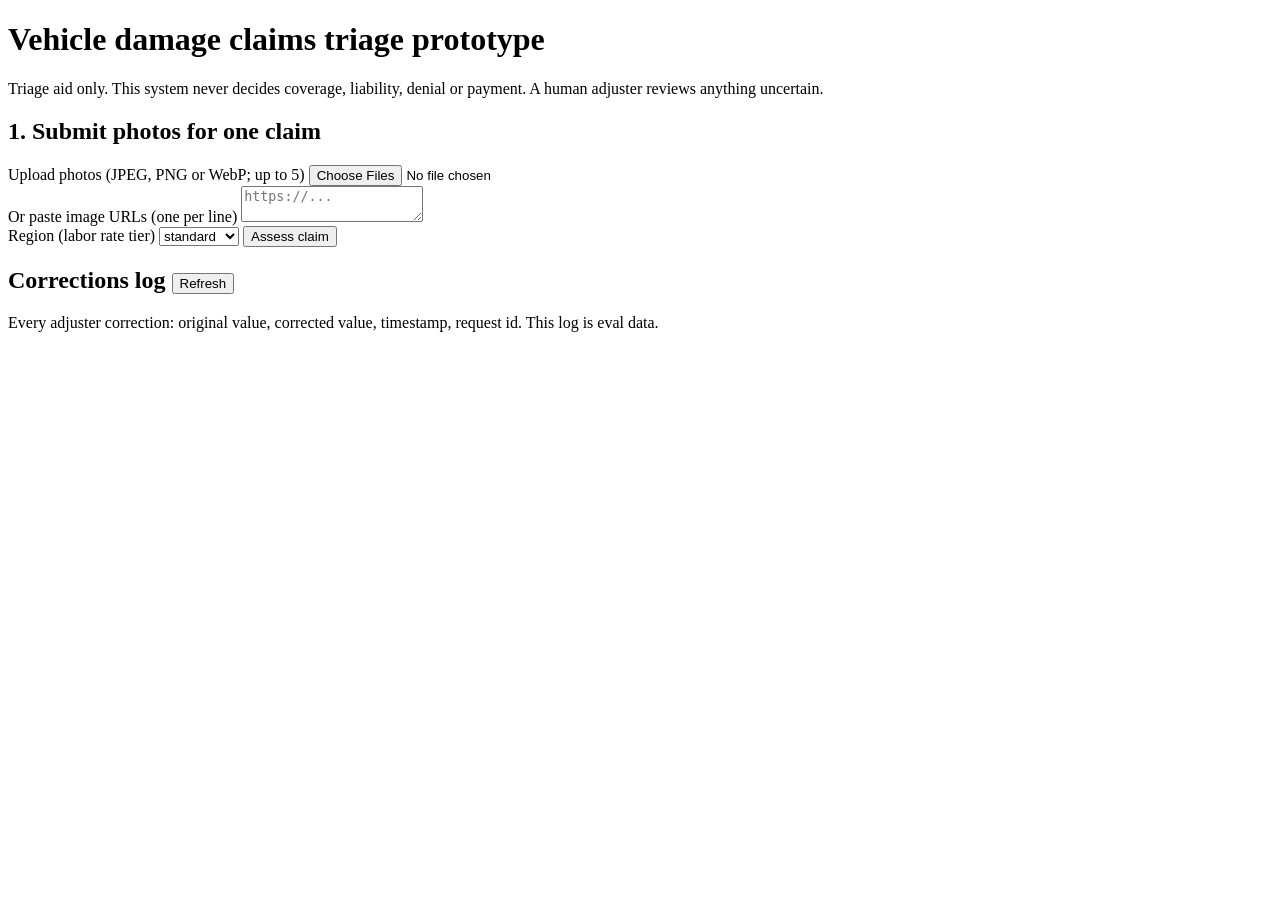
==== app/static/index.html @ a363c08f "Phase 3: one-page UI, adjuster review, corrections log What: - app/static/: one page served at /. Up" ====
<!doctype html>
<html lang="en">
<head>
  <meta charset="utf-8">
  <meta name="viewport" content="width=device-width, initial-scale=1">
  <title>Claims Triage</title>
  <link rel="stylesheet" href="/static/style.css">
</head>
<body>
<header>
  <h1>Vehicle damage claims triage <span class="tag">prototype</span></h1>
  <p class="boundary" id="boundary">Triage aid only. This system never decides coverage, liability, denial or payment. A human adjuster reviews anything uncertain.</p>
</header>

<main>
  <section aria-labelledby="submit-h">
    <h2 id="submit-h">1. Submit photos for one claim</h2>
    <form id="claim-form">
      <div class="row">
        <label for="files">Upload photos (JPEG, PNG or WebP; up to 5)</label>
        <input id="files" name="files" type="file" accept="image/jpeg,image/png,image/webp" multiple>
      </div>
      <div class="row">
        <label for="urls">Or paste image URLs (one per line)</label>
        <textarea id="urls" name="urls" rows="2" placeholder="https://..."></textarea>
      </div>
      <div class="row inline">
        <label for="region">Region (labor rate tier)</label>
        <select id="region" name="region">
          <option value="standard" selected>standard</option>
          <option value="low_cost">low_cost</option>
          <option value="high_cost">high_cost</option>
        </select>
        <button type="submit" id="submit-btn">Assess claim</button>
      </div>
      <p id="form-status" role="status" aria-live="polite"></p>
    </form>
  </section>

  <section id="result" hidden aria-labelledby="result-h">
    <h2 id="result-h">2. Result</h2>
    <div id="summary-bar" class="summary-bar"></div>
    <div id="routing"></div>
    <div id="gate"></div>
    <div id="flags"></div>
    <div id="conflicts"></div>

    <div id="assessment">
      <h3>Vehicle</h3>
      <table id="vehicle-table" class="grid"></table>

      <h3>Damage</h3>
      <table id="damage-table" class="grid"></table>
      <button type="button" id="add-item">+ Add damage item</button>

      <h3><label for="summary-text">Damage summary</label></h3>
      <textarea id="summary-text" rows="2"></textarea>

      <h3><label for="na-text">Not visible / cannot assess (one per line)</label></h3>
      <textarea id="na-text" rows="3"></textarea>
    </div>

    <h3>Estimated repair cost</h3>
    <div id="cost"></div>
    <details id="cost-details">
      <summary>How this estimate was built</summary>
      <div id="cost-built"></div>
    </details>

    <div id="baseline"></div>

    <div class="review-actions">
      <h3>3. Adjuster review</h3>
      <p class="hint">Edit any field above, then accept (corrections are logged and the estimate is re-priced) or reject.</p>
      <label for="review-region">Region for re-pricing</label>
      <select id="review-region"></select>
      <button type="button" id="accept-btn">Accept with my corrections</button>
      <button type="button" id="reject-btn" class="secondary">Reject result</button>
      <p id="review-status" role="status" aria-live="polite"></p>
    </div>

    <details>
      <summary>Audit details</summary>
      <pre id="audit"></pre>
    </details>
  </section>

  <section aria-labelledby="log-h">
    <h2 id="log-h">Corrections log <button type="button" id="refresh-log" class="secondary small">Refresh</button></h2>
    <p class="hint">Every adjuster correction: original value, corrected value, timestamp, request id. This log is eval data.</p>
    <table id="log-table" class="grid"></table>
  </section>
</main>
<script src="/static/app.js"></script>
</body>
</html>
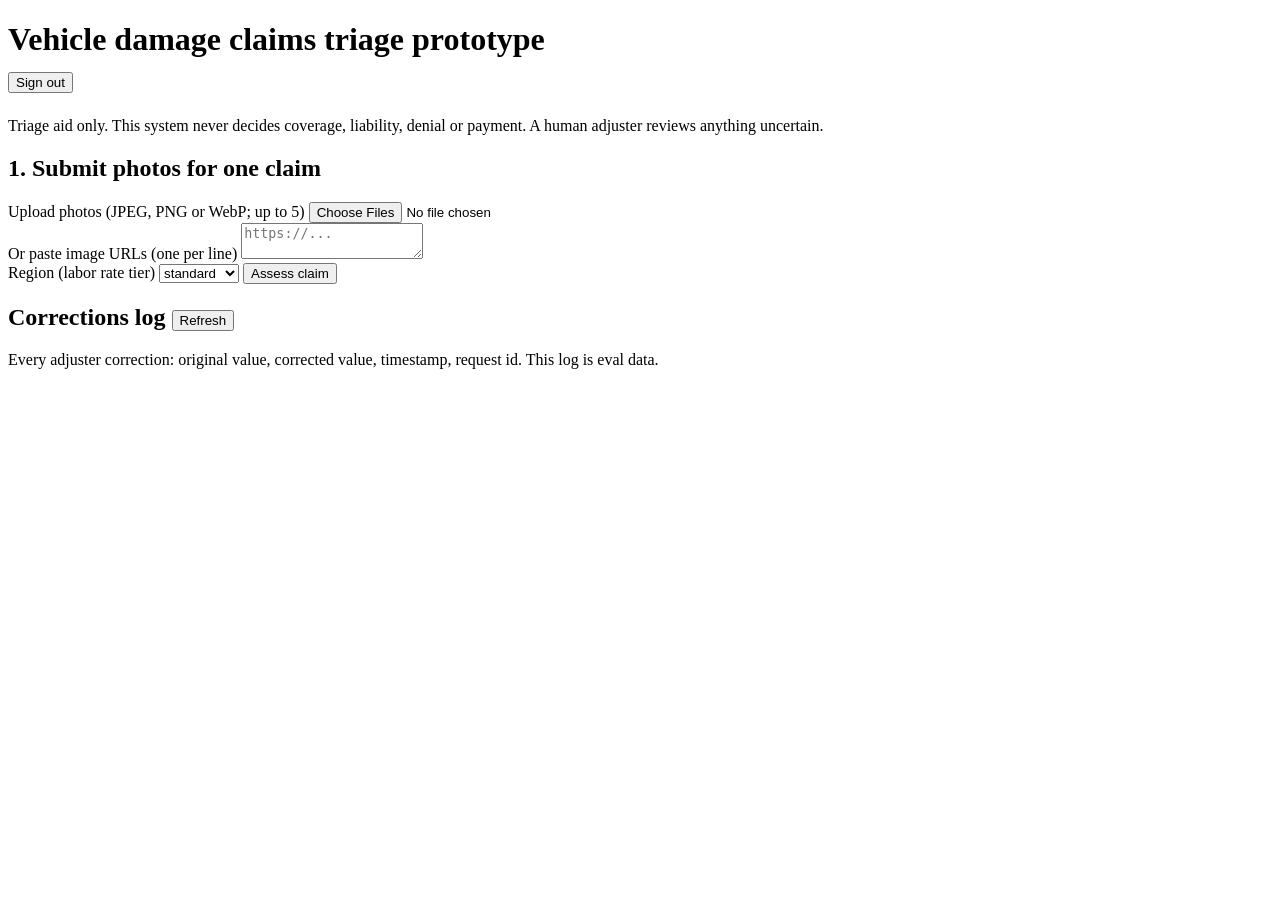
==== commit 4abeb2d2: "Phase 5A: access gate, cost protection, robustness, fail-fast config Access: every route except /hea" ====
--- a/app/static/index.html
+++ b/app/static/index.html
@@ -8,7 +8,8 @@
 </head>
 <body>
 <header>
-  <h1>Vehicle damage claims triage <span class="tag">prototype</span></h1>
+  <h1>Vehicle damage claims triage <span class="tag">prototype</span>
+    <form method="post" action="/logout" class="logout"><button type="submit" class="secondary small">Sign out</button></form></h1>
   <p class="boundary" id="boundary">Triage aid only. This system never decides coverage, liability, denial or payment. A human adjuster reviews anything uncertain.</p>
 </header>
 
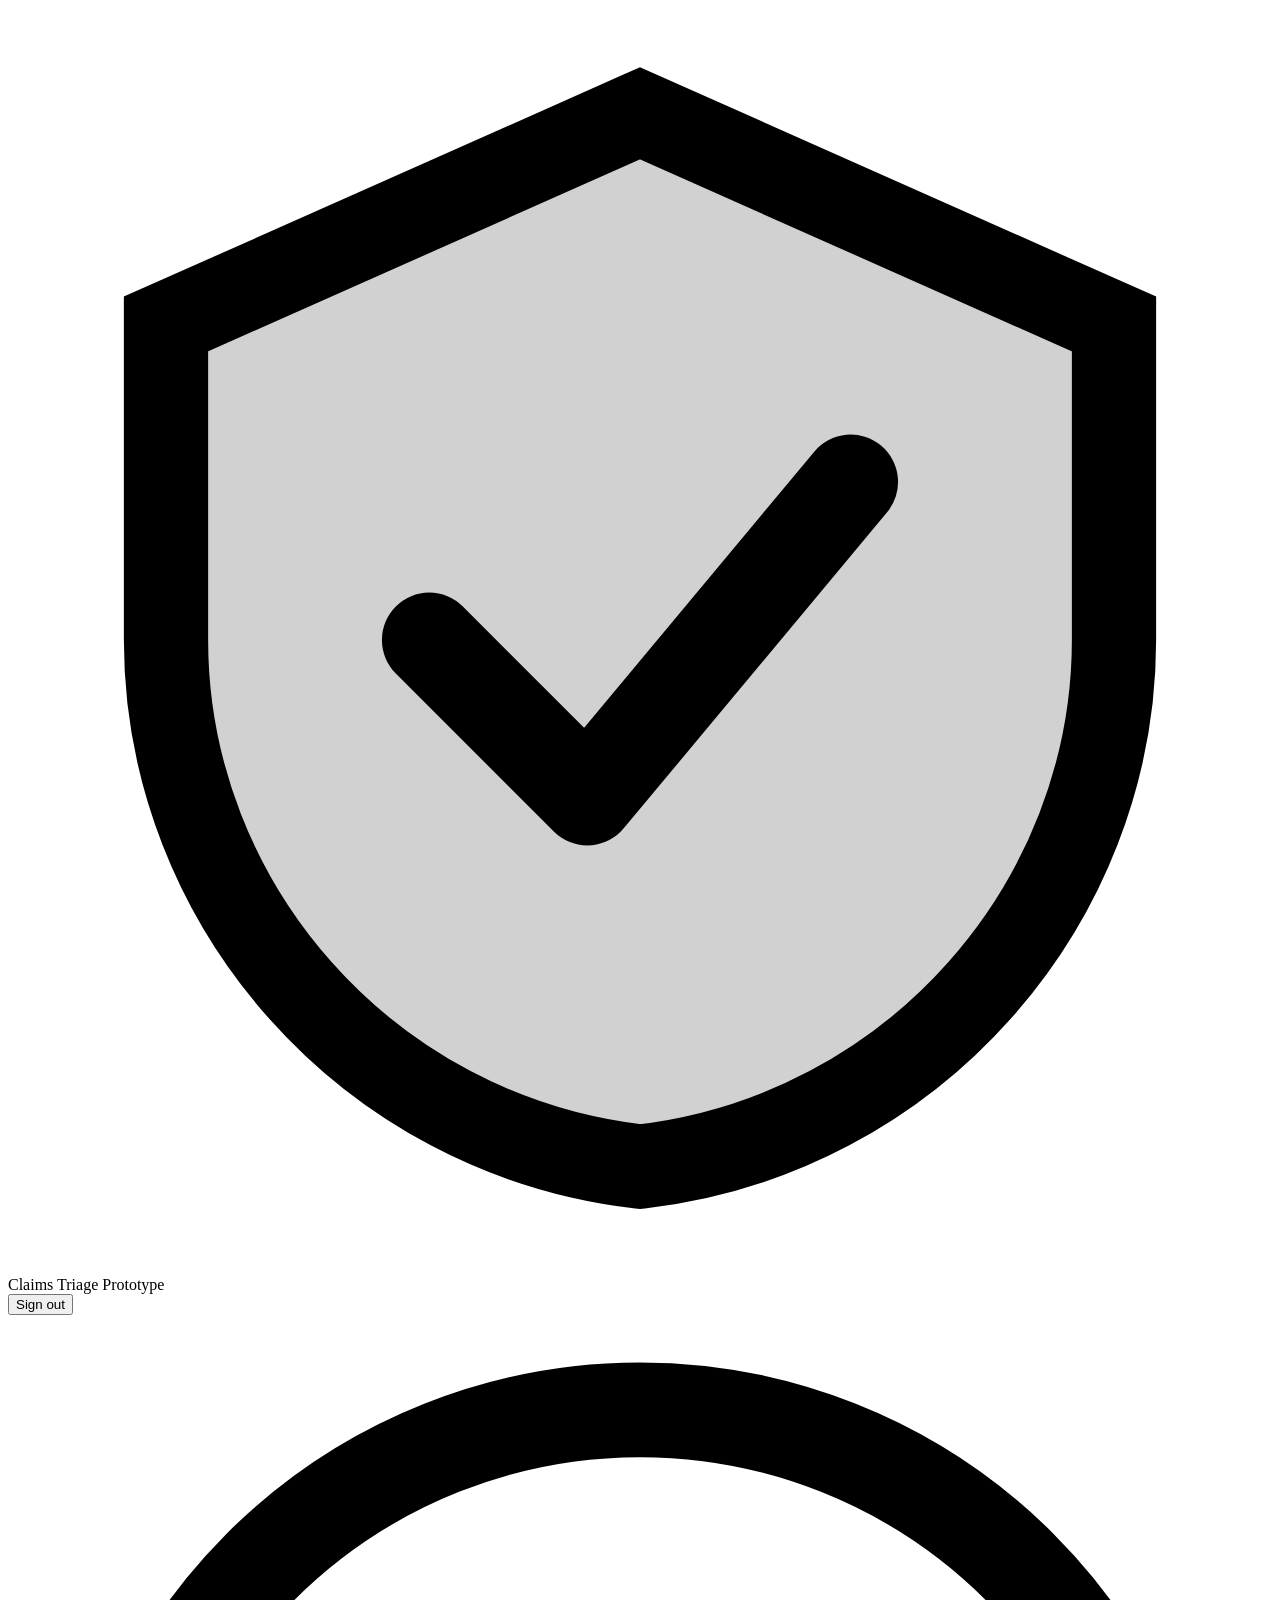
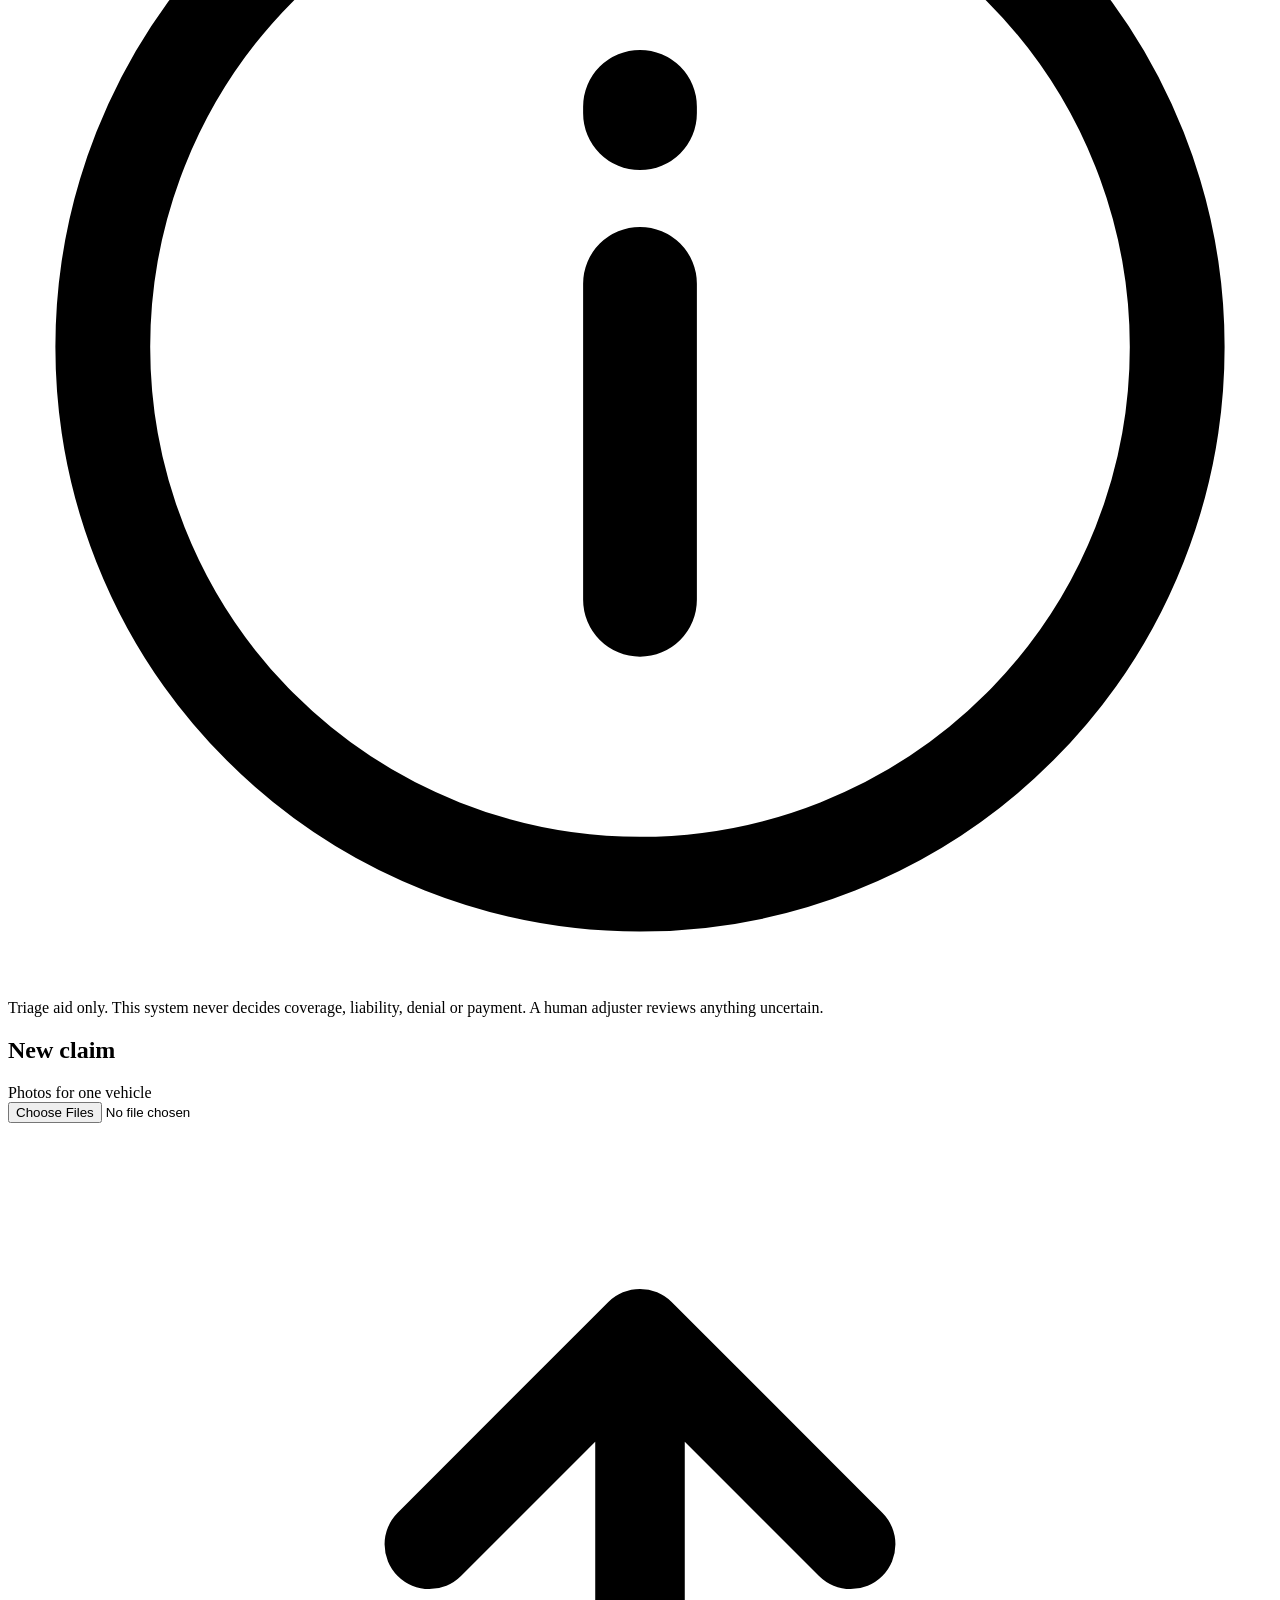
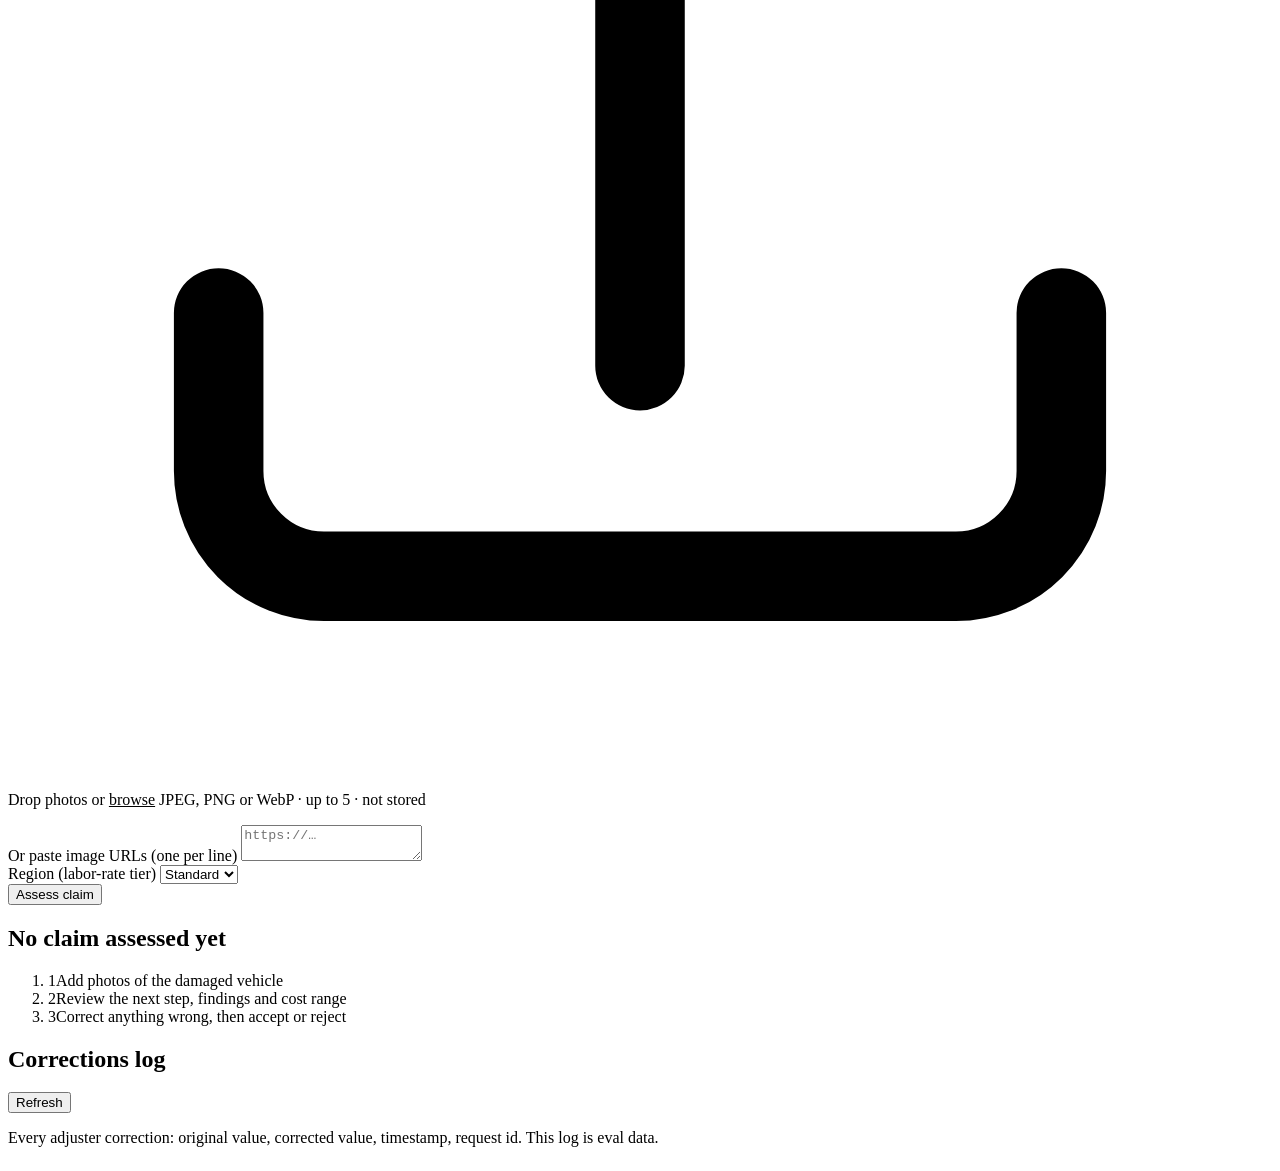
==== commit 14c6bc13: "UI: redesign the one-page app and login as a product-grade layout What: two-column layout (sticky in" ====
--- a/app/static/index.html
+++ b/app/static/index.html
@@ -7,90 +7,158 @@
   <link rel="stylesheet" href="/static/style.css">
 </head>
 <body>
-<header>
-  <h1>Vehicle damage claims triage <span class="tag">prototype</span>
-    <form method="post" action="/logout" class="logout"><button type="submit" class="secondary small">Sign out</button></form></h1>
-  <p class="boundary" id="boundary">Triage aid only. This system never decides coverage, liability, denial or payment. A human adjuster reviews anything uncertain.</p>
+<header class="topbar">
+  <div class="topbar-inner">
+    <div class="brand">
+      <svg class="brand-mark" viewBox="0 0 24 24" aria-hidden="true"><path d="M12 2 3 6v6c0 5 3.8 9.4 9 10 5.2-.6 9-5 9-10V6l-9-4Z" fill="currentColor" opacity=".18"/><path d="M12 2 3 6v6c0 5 3.8 9.4 9 10 5.2-.6 9-5 9-10V6l-9-4Z" fill="none" stroke="currentColor" stroke-width="1.6"/><path d="m8 12 3 3 5-6" fill="none" stroke="currentColor" stroke-width="1.8" stroke-linecap="round" stroke-linejoin="round"/></svg>
+      <span class="brand-name">Claims Triage</span>
+      <span class="env-pill">Prototype</span>
+    </div>
+    <form method="post" action="/logout" class="logout"><button type="submit" class="btn ghost small">Sign out</button></form>
+  </div>
 </header>
 
-<main>
-  <section aria-labelledby="submit-h">
-    <h2 id="submit-h">1. Submit photos for one claim</h2>
-    <form id="claim-form">
-      <div class="row">
-        <label for="files">Upload photos (JPEG, PNG or WebP; up to 5)</label>
-        <input id="files" name="files" type="file" accept="image/jpeg,image/png,image/webp" multiple>
+<div class="boundary-strip">
+  <div class="boundary-inner">
+    <svg viewBox="0 0 20 20" aria-hidden="true"><circle cx="10" cy="10" r="8.5" fill="none" stroke="currentColor" stroke-width="1.5"/><path d="M10 9v5M10 6.2v.1" stroke="currentColor" stroke-width="1.8" stroke-linecap="round"/></svg>
+    <p class="boundary" id="boundary">Triage aid only. This system never decides coverage, liability, denial or payment. A human adjuster reviews anything uncertain.</p>
+  </div>
+</div>
+
+<main class="layout">
+  <aside class="intake">
+    <section class="card" aria-labelledby="submit-h">
+      <div class="card-head">
+        <h2 id="submit-h">New claim</h2>
+        <span class="muted small">Photos for one vehicle</span>
       </div>
-      <div class="row">
-        <label for="urls">Or paste image URLs (one per line)</label>
-        <textarea id="urls" name="urls" rows="2" placeholder="https://..."></textarea>
+      <form id="claim-form" class="card-body">
+        <label class="dropzone" id="dropzone" for="files">
+          <input id="files" name="files" type="file" accept="image/jpeg,image/png,image/webp" multiple>
+          <svg viewBox="0 0 24 24" aria-hidden="true"><path d="M12 16V4m0 0-4 4m4-4 4 4" fill="none" stroke="currentColor" stroke-width="1.7" stroke-linecap="round" stroke-linejoin="round"/><path d="M4 15v3a2 2 0 0 0 2 2h12a2 2 0 0 0 2-2v-3" fill="none" stroke="currentColor" stroke-width="1.7" stroke-linecap="round"/></svg>
+          <span class="dz-title">Drop photos or <u>browse</u></span>
+          <span class="dz-sub">JPEG, PNG or WebP · up to 5 · not stored</span>
+        </label>
+        <ul id="thumbs" class="thumbs" aria-label="Selected photos"></ul>
+
+        <div class="field">
+          <label for="urls">Or paste image URLs <span class="muted">(one per line)</span></label>
+          <textarea id="urls" name="urls" rows="2" placeholder="https://…"></textarea>
+        </div>
+
+        <div class="field">
+          <label for="region">Region <span class="muted">(labor-rate tier)</span></label>
+          <select id="region" name="region">
+            <option value="standard" selected>Standard</option>
+            <option value="low_cost">Low cost</option>
+            <option value="high_cost">High cost</option>
+          </select>
+        </div>
+
+        <button type="submit" id="submit-btn" class="btn primary block"><span class="spinner" aria-hidden="true"></span><span class="btn-label">Assess claim</span></button>
+        <p id="form-status" class="form-status" role="status" aria-live="polite"></p>
+      </form>
+    </section>
+  </aside>
+
+  <div class="workspace">
+    <section id="empty-state" class="card empty">
+      <div class="empty-inner">
+        <h2>No claim assessed yet</h2>
+        <ol class="steps">
+          <li><span>1</span>Add photos of the damaged vehicle</li>
+          <li><span>2</span>Review the next step, findings and cost range</li>
+          <li><span>3</span>Correct anything wrong, then accept or reject</li>
+        </ol>
       </div>
-      <div class="row inline">
-        <label for="region">Region (labor rate tier)</label>
-        <select id="region" name="region">
-          <option value="standard" selected>standard</option>
-          <option value="low_cost">low_cost</option>
-          <option value="high_cost">high_cost</option>
-        </select>
-        <button type="submit" id="submit-btn">Assess claim</button>
+    </section>
+
+    <section id="loading" class="card skeleton" hidden aria-hidden="true">
+      <div class="sk sk-title"></div><div class="sk sk-line"></div><div class="sk sk-line short"></div>
+      <div class="sk-grid"><div class="sk sk-block"></div><div class="sk sk-block"></div></div>
+    </section>
+
+    <section id="result" hidden aria-labelledby="result-h">
+      <div class="result-head">
+        <h2 id="result-h">Assessment</h2>
+        <div id="summary-bar" class="metrics"></div>
       </div>
-      <p id="form-status" role="status" aria-live="polite"></p>
-    </form>
-  </section>
 
-  <section id="result" hidden aria-labelledby="result-h">
-    <h2 id="result-h">2. Result</h2>
-    <div id="summary-bar" class="summary-bar"></div>
-    <div id="routing"></div>
-    <div id="gate"></div>
-    <div id="flags"></div>
-    <div id="conflicts"></div>
+      <div id="routing" class="card decision"></div>
+      <div id="gate"></div>
+      <div id="flags"></div>
+      <div id="conflicts"></div>
 
-    <div id="assessment">
-      <h3>Vehicle</h3>
-      <table id="vehicle-table" class="grid"></table>
+      <div class="grid-2">
+        <section class="card" id="vehicle-card">
+          <div class="card-head"><h3>Vehicle</h3><span class="muted small">Editable · "unknown" is a valid answer</span></div>
+          <div class="card-body"><table id="vehicle-table" class="kv"></table></div>
+        </section>
 
-      <h3>Damage</h3>
-      <table id="damage-table" class="grid"></table>
-      <button type="button" id="add-item">+ Add damage item</button>
+        <section class="card">
+          <div class="card-head"><h3>Estimated repair cost</h3><span class="assumption-pill" title="Stand-in pricing table, not real estimating data">Assumption-based</span></div>
+          <div class="card-body">
+            <div id="cost"></div>
+            <details id="cost-details" class="disclosure">
+              <summary>How this estimate was built</summary>
+              <div id="cost-built"></div>
+            </details>
+          </div>
+        </section>
+      </div>
 
-      <h3><label for="summary-text">Damage summary</label></h3>
-      <textarea id="summary-text" rows="2"></textarea>
+      <div id="assessment">
+        <section class="card">
+          <div class="card-head">
+            <div><h3>Damage findings</h3><span class="muted small">Side is the vehicle's own left/right (driver's view), not the camera's</span></div>
+            <button type="button" id="add-item" class="btn ghost small">+ Add item</button>
+          </div>
+          <div class="table-wrap"><table id="damage-table" class="data"></table></div>
+        </section>
 
-      <h3><label for="na-text">Not visible / cannot assess (one per line)</label></h3>
-      <textarea id="na-text" rows="3"></textarea>
-    </div>
+        <div class="grid-2">
+          <section class="card">
+            <div class="card-head"><h3><label for="summary-text">Damage summary</label></h3></div>
+            <div class="card-body"><textarea id="summary-text" rows="3"></textarea></div>
+          </section>
+          <section class="card">
+            <div class="card-head"><h3><label for="na-text">Not visible / cannot assess</label></h3><span class="muted small">One per line</span></div>
+            <div class="card-body"><textarea id="na-text" rows="3"></textarea></div>
+          </section>
+        </div>
+      </div>
 
-    <h3>Estimated repair cost</h3>
-    <div id="cost"></div>
-    <details id="cost-details">
-      <summary>How this estimate was built</summary>
-      <div id="cost-built"></div>
-    </details>
+      <div id="baseline"></div>
 
-    <div id="baseline"></div>
+      <section class="card review-actions" aria-labelledby="review-h">
+        <div class="review-text">
+          <h3 id="review-h">Adjuster review</h3>
+          <p class="hint">Edit any field above, then accept (corrections are logged and the estimate is re-priced) or reject.</p>
+        </div>
+        <div class="review-controls">
+          <label for="review-region" class="small muted">Re-price region</label>
+          <select id="review-region"></select>
+          <button type="button" id="reject-btn" class="btn secondary">Reject result</button>
+          <button type="button" id="accept-btn" class="btn primary">Accept with my corrections</button>
+        </div>
+        <p id="review-status" class="review-status" role="status" aria-live="polite"></p>
+      </section>
 
-    <div class="review-actions">
-      <h3>3. Adjuster review</h3>
-      <p class="hint">Edit any field above, then accept (corrections are logged and the estimate is re-priced) or reject.</p>
-      <label for="review-region">Region for re-pricing</label>
-      <select id="review-region"></select>
-      <button type="button" id="accept-btn">Accept with my corrections</button>
-      <button type="button" id="reject-btn" class="secondary">Reject result</button>
-      <p id="review-status" role="status" aria-live="polite"></p>
-    </div>
+      <details class="card disclosure audit">
+        <summary>Audit details</summary>
+        <div class="card-body"><dl id="audit-kv" class="audit-kv"></dl><pre id="audit"></pre></div>
+      </details>
+    </section>
 
-    <details>
-      <summary>Audit details</summary>
-      <pre id="audit"></pre>
-    </details>
-  </section>
-
-  <section aria-labelledby="log-h">
-    <h2 id="log-h">Corrections log <button type="button" id="refresh-log" class="secondary small">Refresh</button></h2>
-    <p class="hint">Every adjuster correction: original value, corrected value, timestamp, request id. This log is eval data.</p>
-    <table id="log-table" class="grid"></table>
-  </section>
+    <section class="card" aria-labelledby="log-h">
+      <div class="card-head">
+        <h2 id="log-h">Corrections log</h2>
+        <button type="button" id="refresh-log" class="btn ghost small">Refresh</button>
+      </div>
+      <p class="hint pad">Every adjuster correction: original value, corrected value, timestamp, request id. This log is eval data.</p>
+      <div class="table-wrap"><table id="log-table" class="data"></table></div>
+    </section>
+  </div>
 </main>
 <script src="/static/app.js"></script>
 </body>
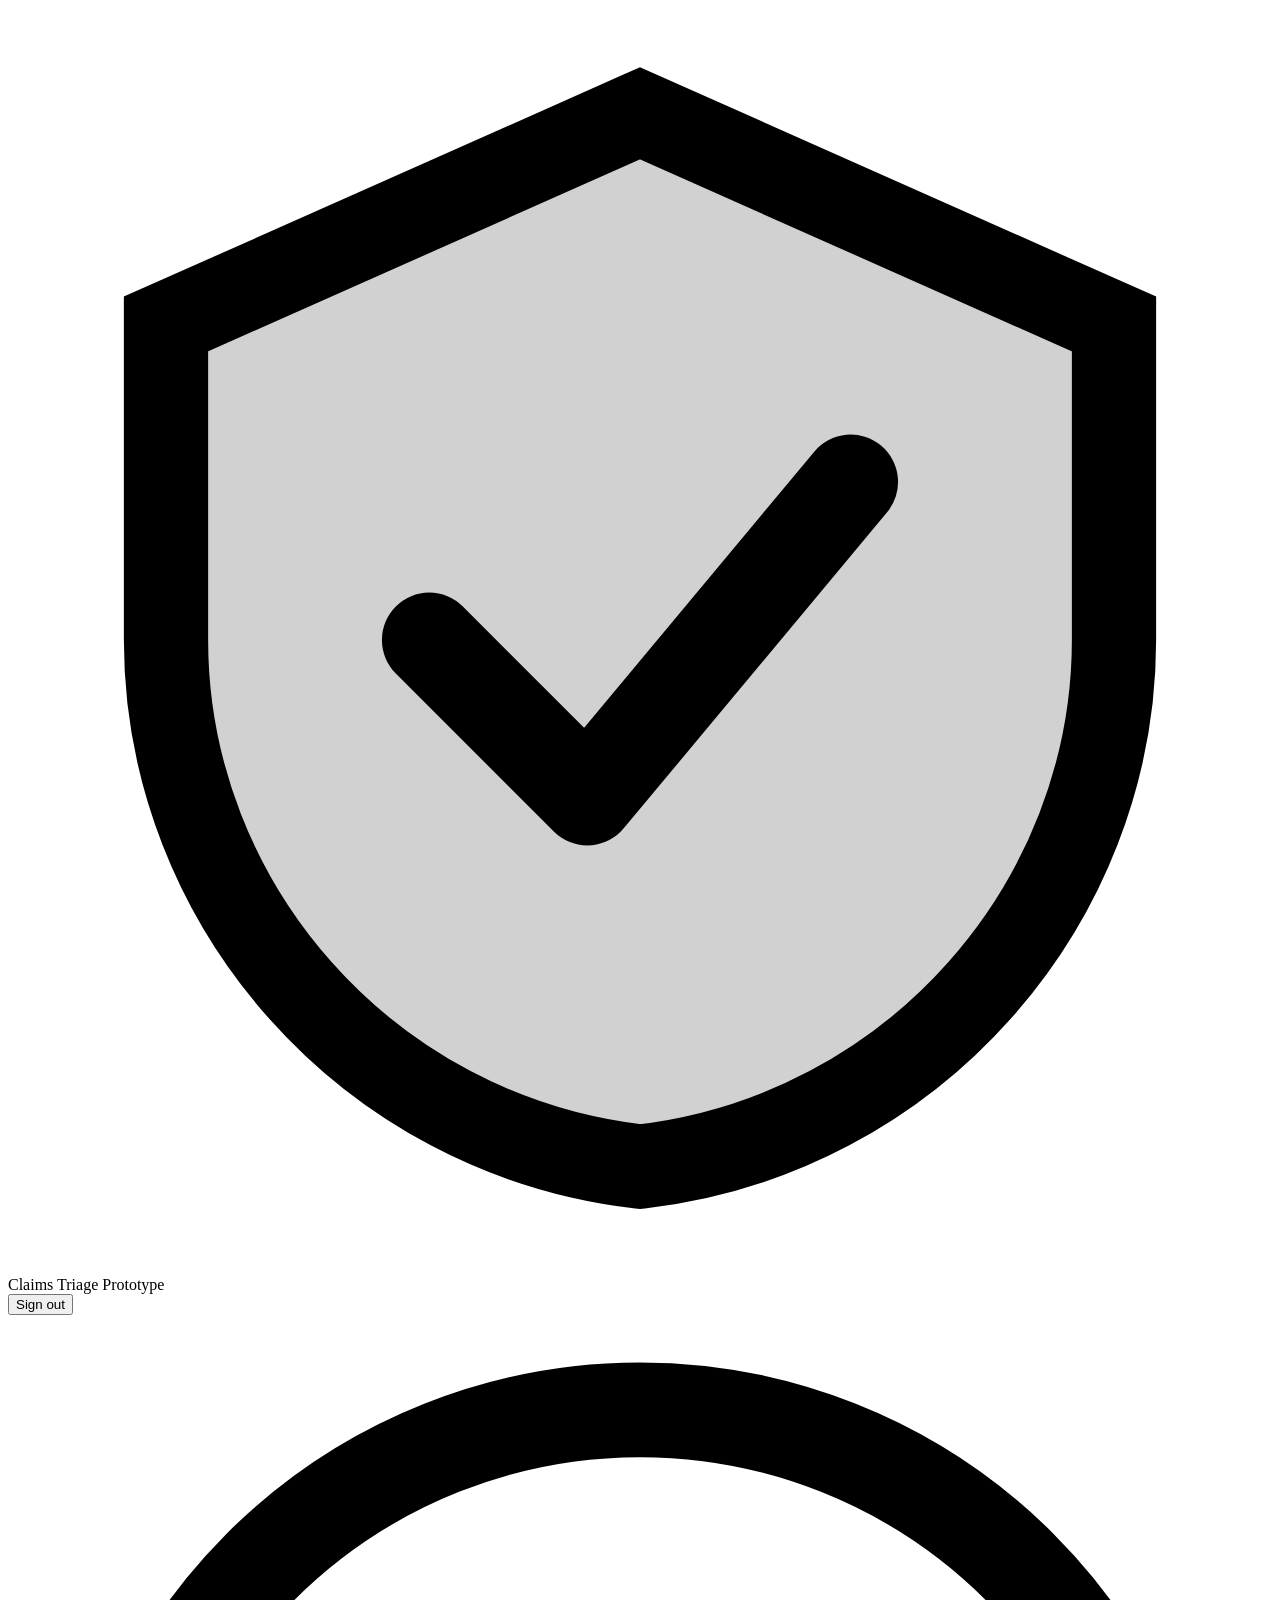
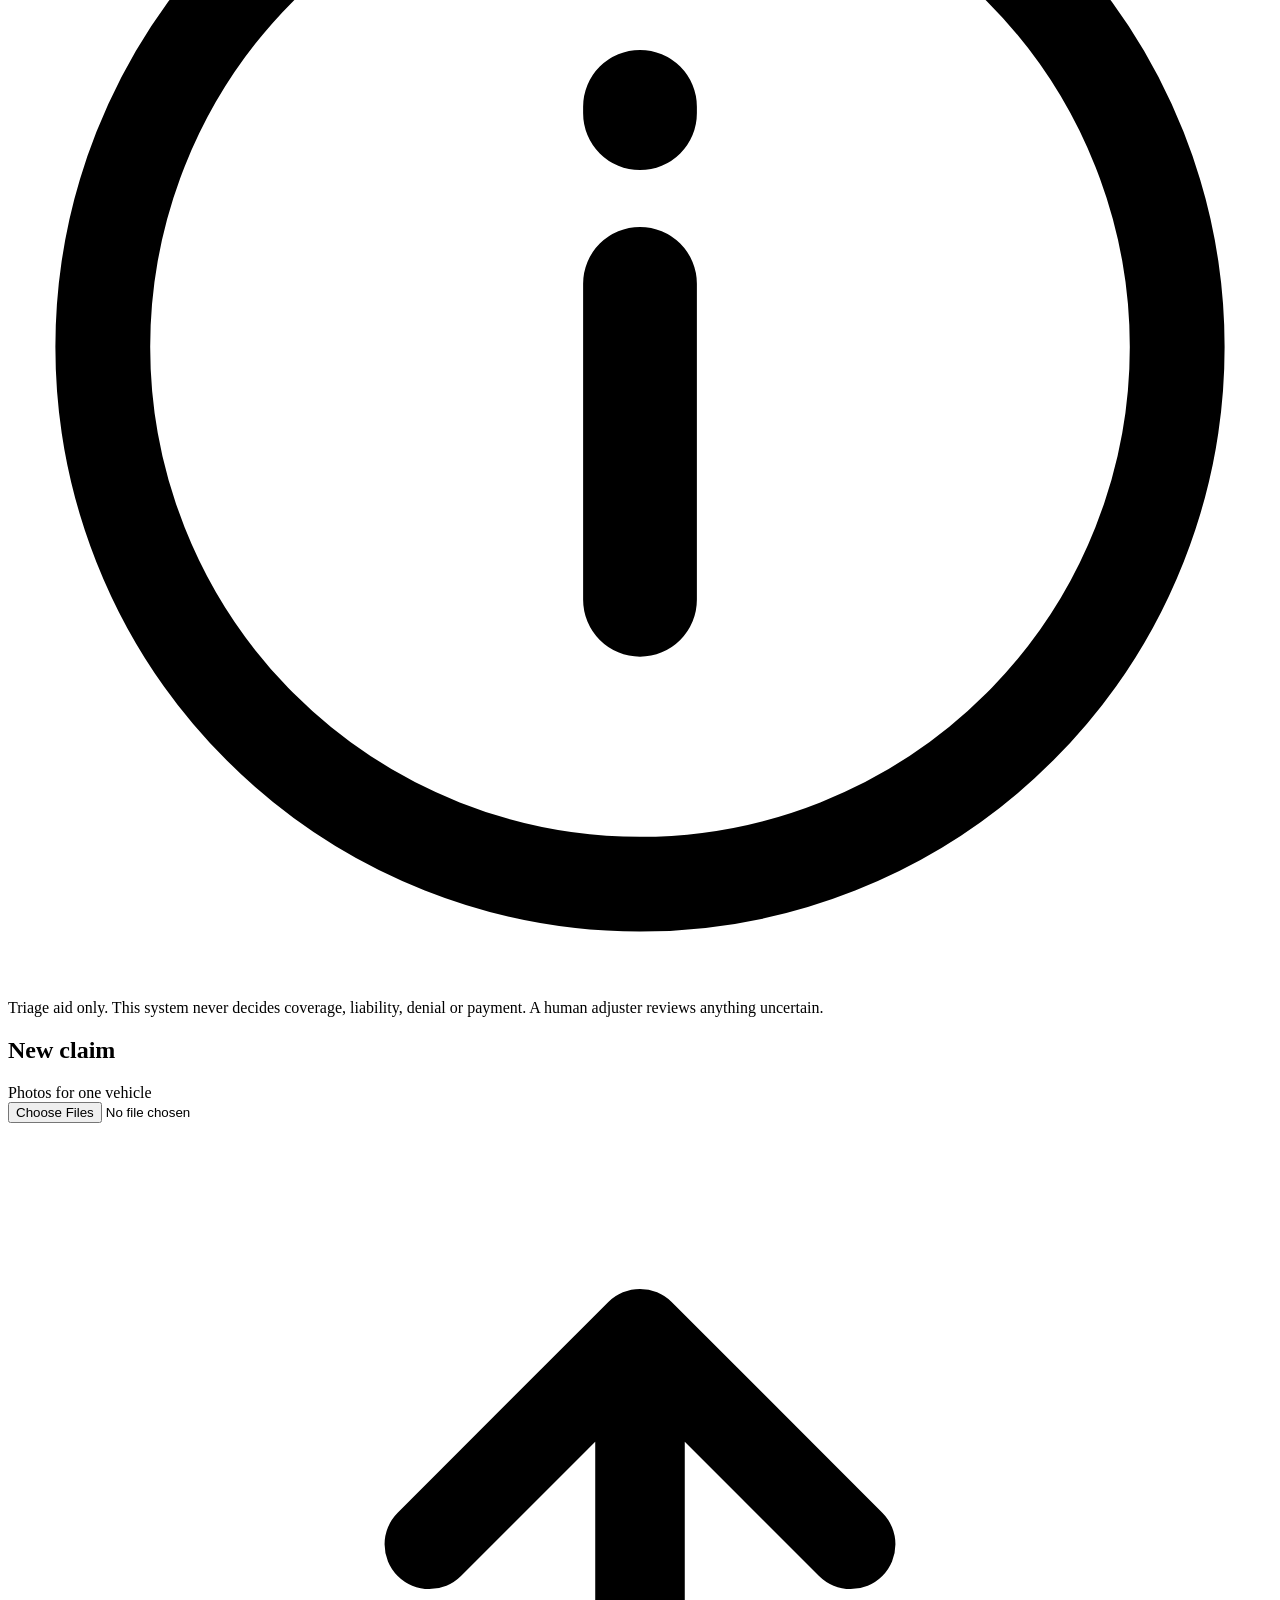
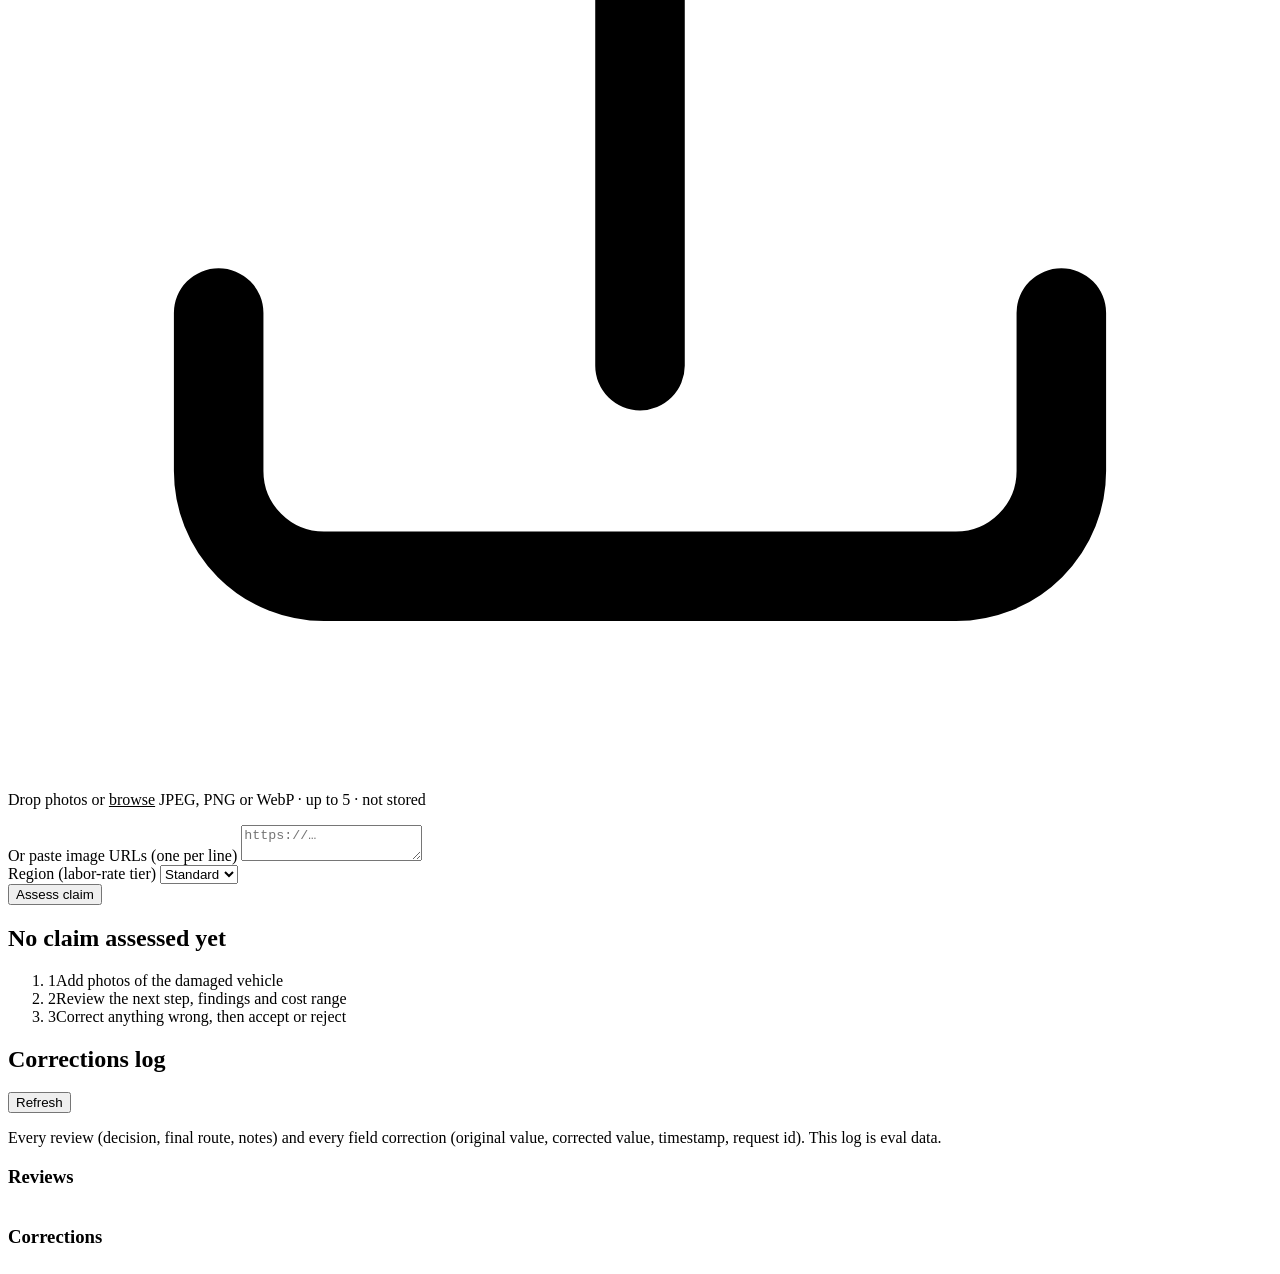
==== commit f3b9d7b6: "UI: adjuster review screen (photos beside findings, honest accept, notes, override, next claim) What" ====
--- a/app/static/index.html
+++ b/app/static/index.html
@@ -81,10 +81,16 @@
     <section id="result" hidden aria-labelledby="result-h">
       <div class="result-head">
         <h2 id="result-h">Assessment</h2>
-        <div id="summary-bar" class="metrics"></div>
-      </div>
-
-      <div id="routing" class="card decision"></div>
+        <div class="result-head-right">
+          <div id="summary-bar" class="metrics"></div>
+          <button type="button" id="next-claim-link" class="btn ghost small">Start next claim</button>
+        </div>
+      </div>
+
+      <div id="decision-row" class="decision-row">
+        <div id="routing" class="card decision"></div>
+        <div id="override-panel" class="card override" hidden></div>
+      </div>
       <div id="gate"></div>
       <div id="flags"></div>
       <div id="conflicts"></div>
@@ -108,13 +114,23 @@
       </div>
 
       <div id="assessment">
-        <section class="card">
-          <div class="card-head">
-            <div><h3>Damage findings</h3><span class="muted small">Side is the vehicle's own left/right (driver's view), not the camera's</span></div>
-            <button type="button" id="add-item" class="btn ghost small">+ Add item</button>
-          </div>
-          <div class="table-wrap"><table id="damage-table" class="data"></table></div>
-        </section>
+        <div class="findings-row">
+          <section class="card photos-card" id="photos-card" aria-labelledby="photos-h">
+            <div class="card-head"><h3 id="photos-h">Submitted photos</h3><span class="muted small">In this browser only · not stored</span></div>
+            <div class="card-body">
+              <div id="photo-main" class="photo-main"></div>
+              <ul id="photo-strip" class="photo-strip" aria-label="Choose a photo"></ul>
+            </div>
+          </section>
+
+          <section class="card findings-card">
+            <div class="card-head">
+              <div><h3>Damage findings</h3><span class="muted small">Side is the vehicle's own left/right (driver's view), not the camera's</span></div>
+              <button type="button" id="add-item" class="btn ghost small">+ Add item</button>
+            </div>
+            <div class="table-wrap"><table id="damage-table" class="data"></table></div>
+          </section>
+        </div>
 
         <div class="grid-2">
           <section class="card">
@@ -130,17 +146,48 @@
 
       <div id="baseline"></div>
 
-      <section class="card review-actions" aria-labelledby="review-h">
+      <section class="card review-actions" id="review-card" aria-labelledby="review-h">
         <div class="review-text">
           <h3 id="review-h">Adjuster review</h3>
-          <p class="hint">Edit any field above, then accept (corrections are logged and the estimate is re-priced) or reject.</p>
-        </div>
-        <div class="review-controls">
-          <label for="review-region" class="small muted">Re-price region</label>
-          <select id="review-region"></select>
-          <button type="button" id="reject-btn" class="btn secondary">Reject result</button>
-          <button type="button" id="accept-btn" class="btn primary">Accept with my corrections</button>
-        </div>
+          <p class="hint" id="review-hint">Check the findings against the photos. Edit anything that is wrong, then accept or reject.</p>
+        </div>
+
+        <div id="review-form" class="review-form">
+          <div class="review-fields">
+            <div class="field">
+              <label for="review-region">Re-price region</label>
+              <select id="review-region"></select>
+            </div>
+            <div class="field">
+              <label for="final-route">Final route <span class="muted">(applies to Accept only)</span></label>
+              <select id="final-route"></select>
+            </div>
+          </div>
+          <p id="override-hint" class="inline-note warn" hidden>Overriding the system recommendation. A reason is required.</p>
+          <p id="fasttrack-warn" class="inline-note bad" role="alert" hidden>The system found damage or flags that normally need a person.</p>
+
+          <div class="field">
+            <label for="review-notes" id="notes-label">Adjuster notes (optional)</label>
+            <textarea id="review-notes" rows="3" maxlength="1000" aria-describedby="notes-count notes-error"
+              placeholder="Why you accepted or rejected, or anything the next person should know"></textarea>
+            <div class="notes-meta">
+              <span id="notes-error" class="field-error" role="alert"></span>
+              <span id="notes-count" class="muted small" aria-live="polite">1000 characters left</span>
+            </div>
+          </div>
+
+          <div class="review-controls">
+            <button type="button" id="reject-btn" class="btn secondary">Reject result</button>
+            <button type="button" id="accept-btn" class="btn primary">Accept as is</button>
+          </div>
+        </div>
+
+        <div id="review-done" class="review-done" hidden>
+          <div class="done-banner" id="done-banner" tabindex="-1"></div>
+          <div id="done-notes"></div>
+          <button type="button" id="next-claim-btn" class="btn primary">Start next claim</button>
+        </div>
+
         <p id="review-status" class="review-status" role="status" aria-live="polite"></p>
       </section>
 
@@ -155,7 +202,10 @@
         <h2 id="log-h">Corrections log</h2>
         <button type="button" id="refresh-log" class="btn ghost small">Refresh</button>
       </div>
-      <p class="hint pad">Every adjuster correction: original value, corrected value, timestamp, request id. This log is eval data.</p>
+      <p class="hint pad">Every review (decision, final route, notes) and every field correction (original value, corrected value, timestamp, request id). This log is eval data.</p>
+      <h3 class="log-sub">Reviews</h3>
+      <div class="table-wrap"><table id="reviews-table" class="data"></table></div>
+      <h3 class="log-sub">Corrections</h3>
       <div class="table-wrap"><table id="log-table" class="data"></table></div>
     </section>
   </div>
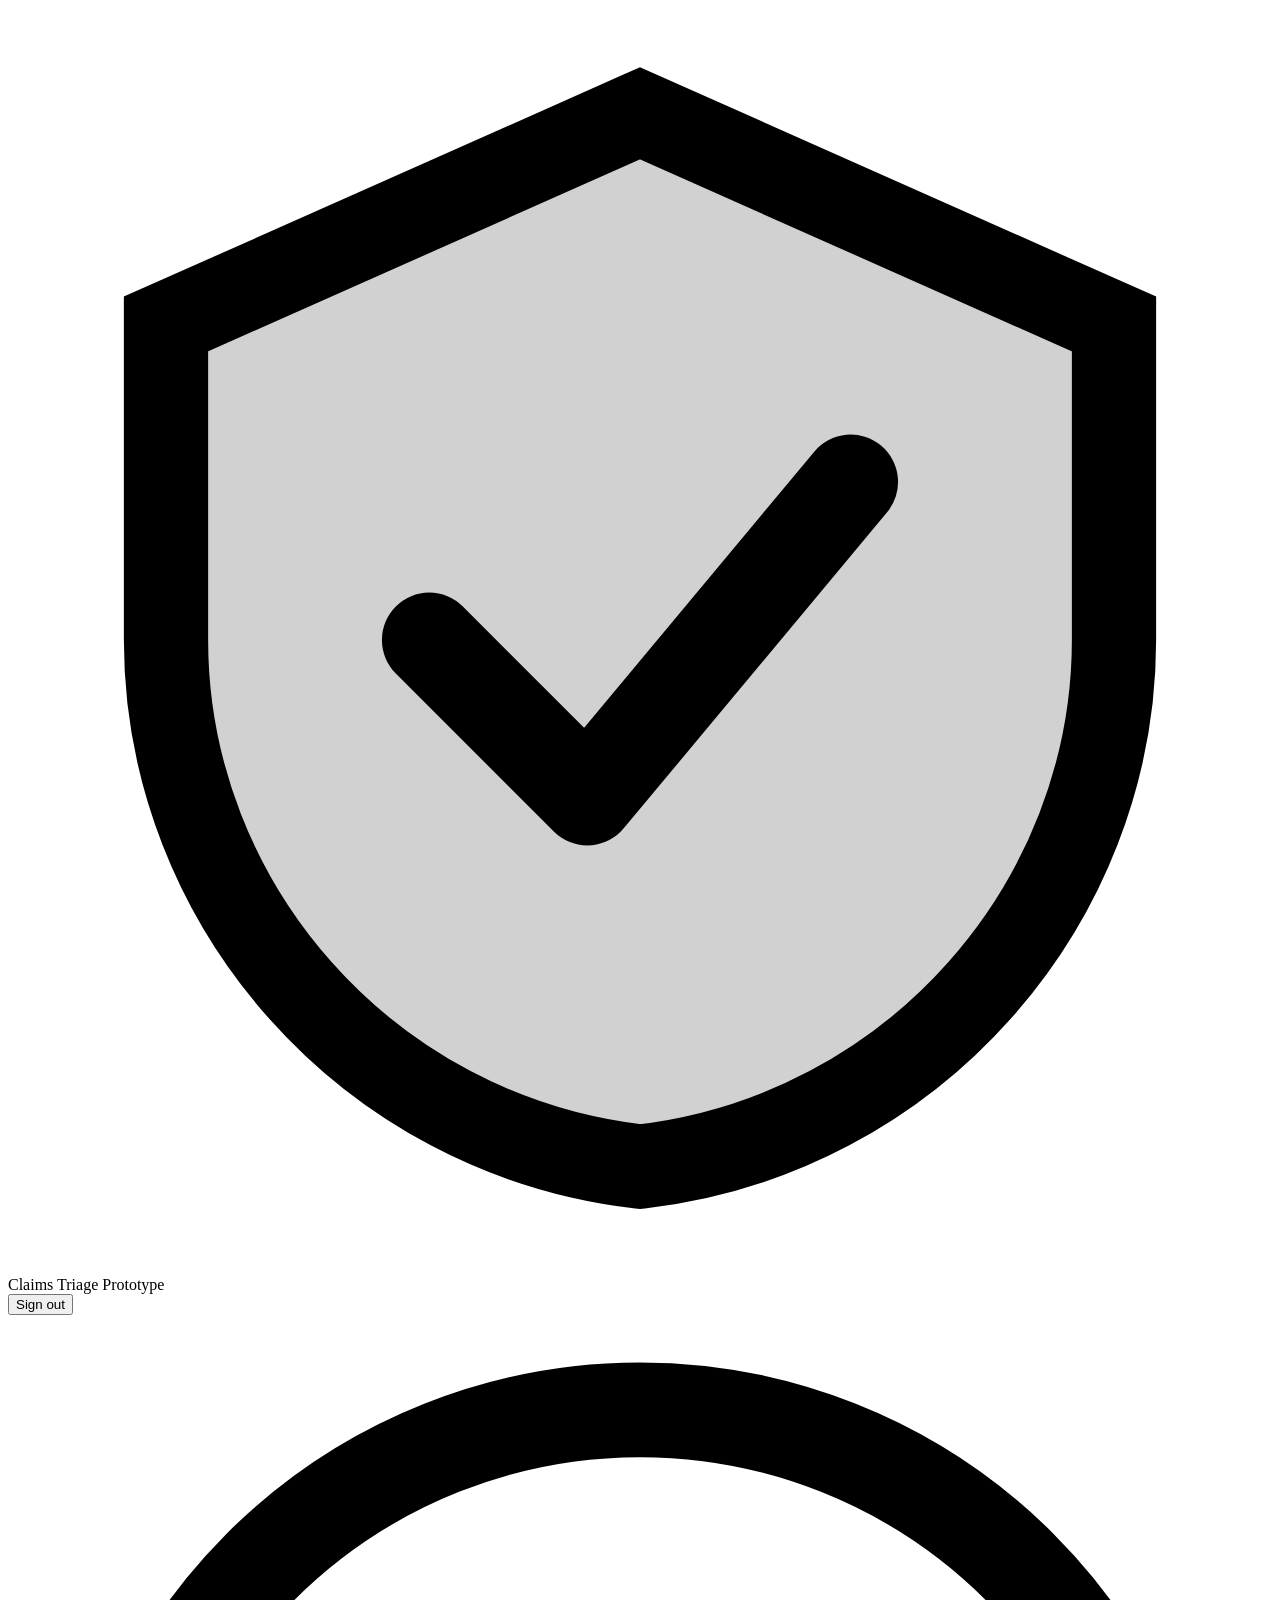
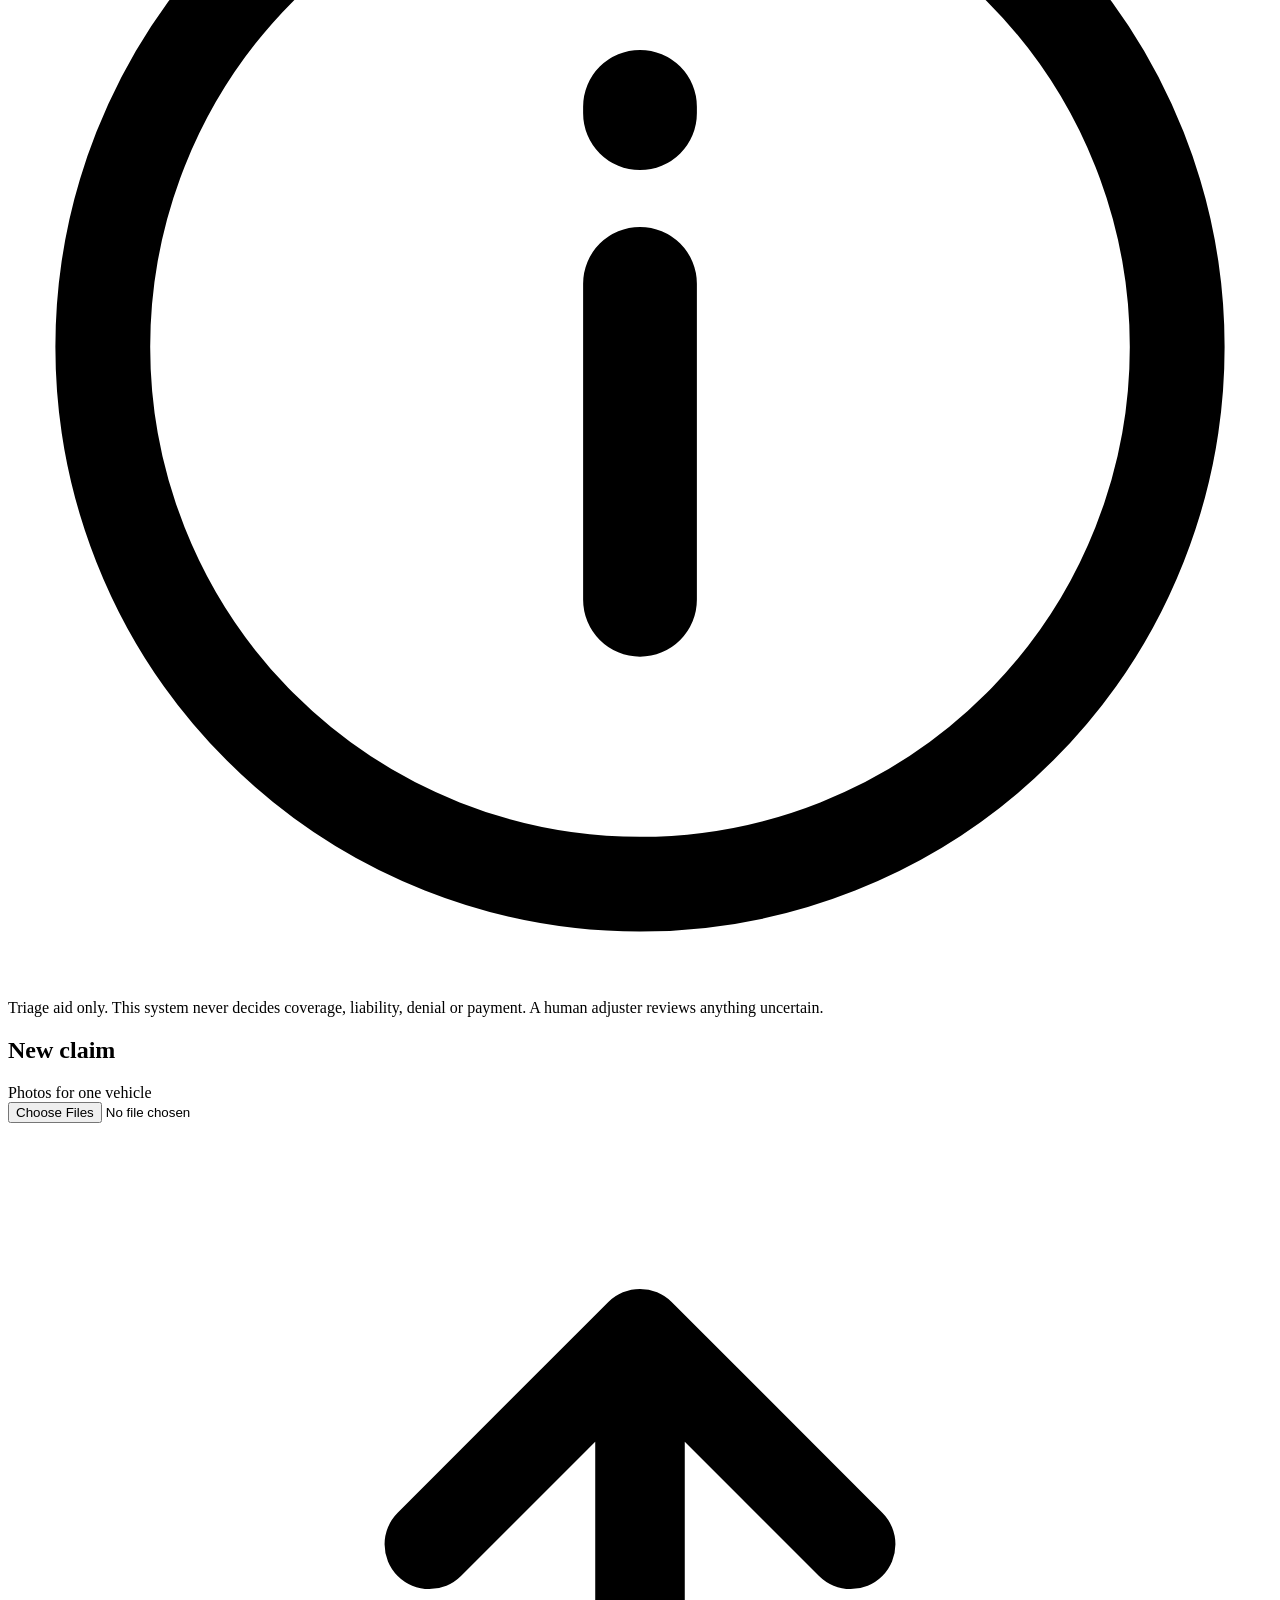
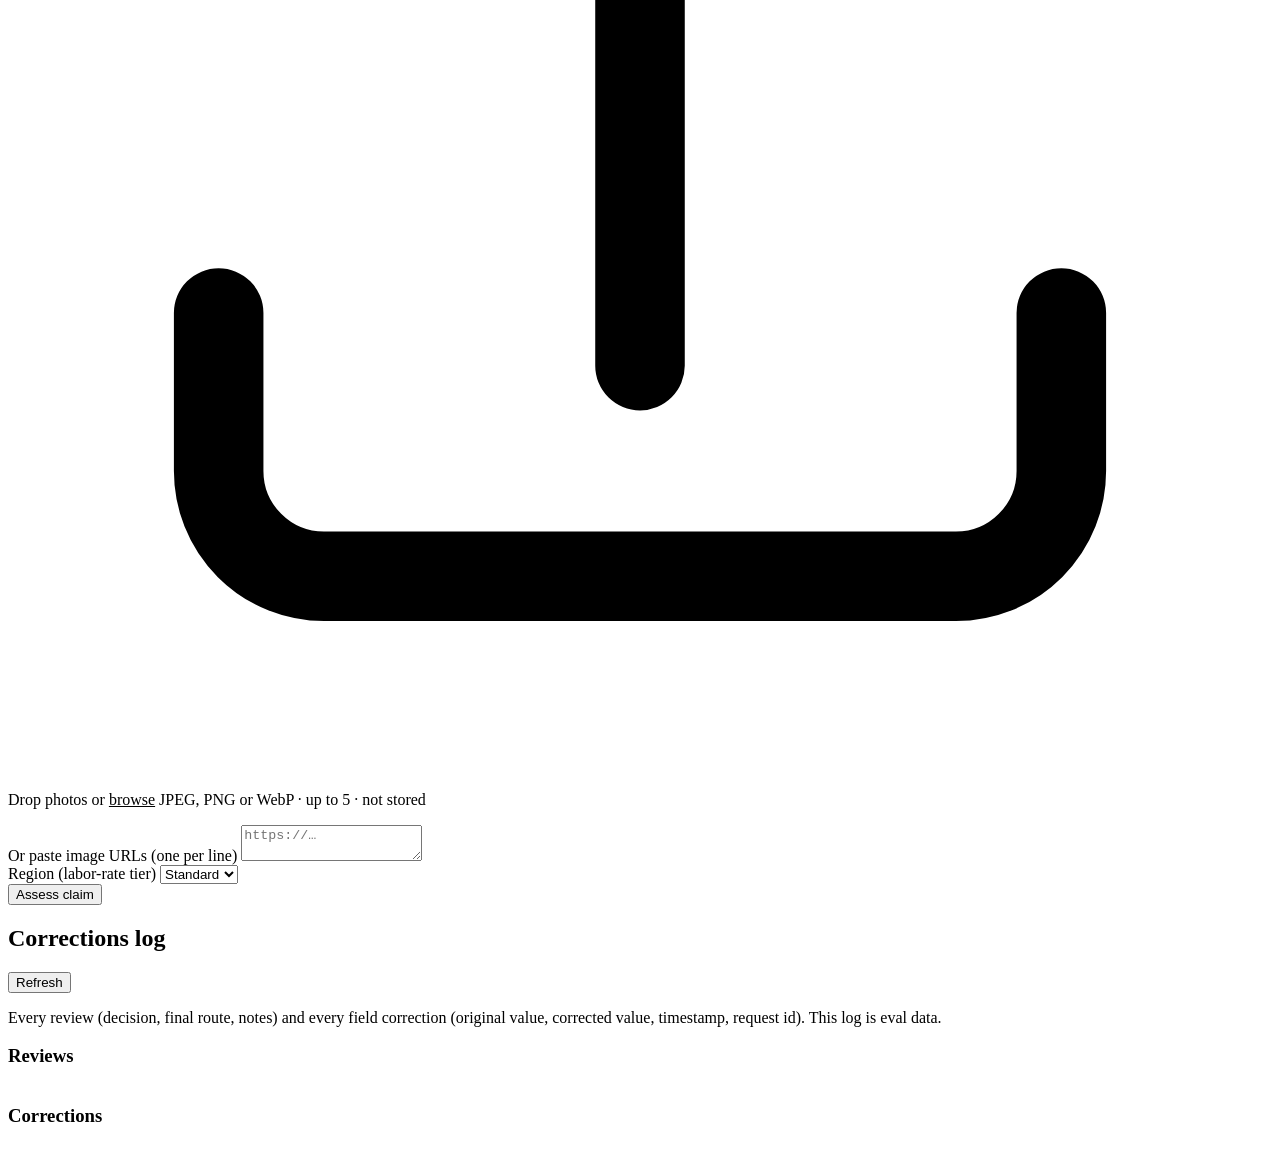
==== commit cca07f84: "UI: remove the 'No claim assessed yet' empty-state card Removed the card, its five JS references (se" ====
--- a/app/static/index.html
+++ b/app/static/index.html
@@ -62,17 +62,6 @@
   </aside>
 
   <div class="workspace">
-    <section id="empty-state" class="card empty">
-      <div class="empty-inner">
-        <h2>No claim assessed yet</h2>
-        <ol class="steps">
-          <li><span>1</span>Add photos of the damaged vehicle</li>
-          <li><span>2</span>Review the next step, findings and cost range</li>
-          <li><span>3</span>Correct anything wrong, then accept or reject</li>
-        </ol>
-      </div>
-    </section>
-
     <section id="loading" class="card skeleton" hidden aria-hidden="true">
       <div class="sk sk-title"></div><div class="sk sk-line"></div><div class="sk sk-line short"></div>
       <div class="sk-grid"><div class="sk sk-block"></div><div class="sk sk-block"></div></div>
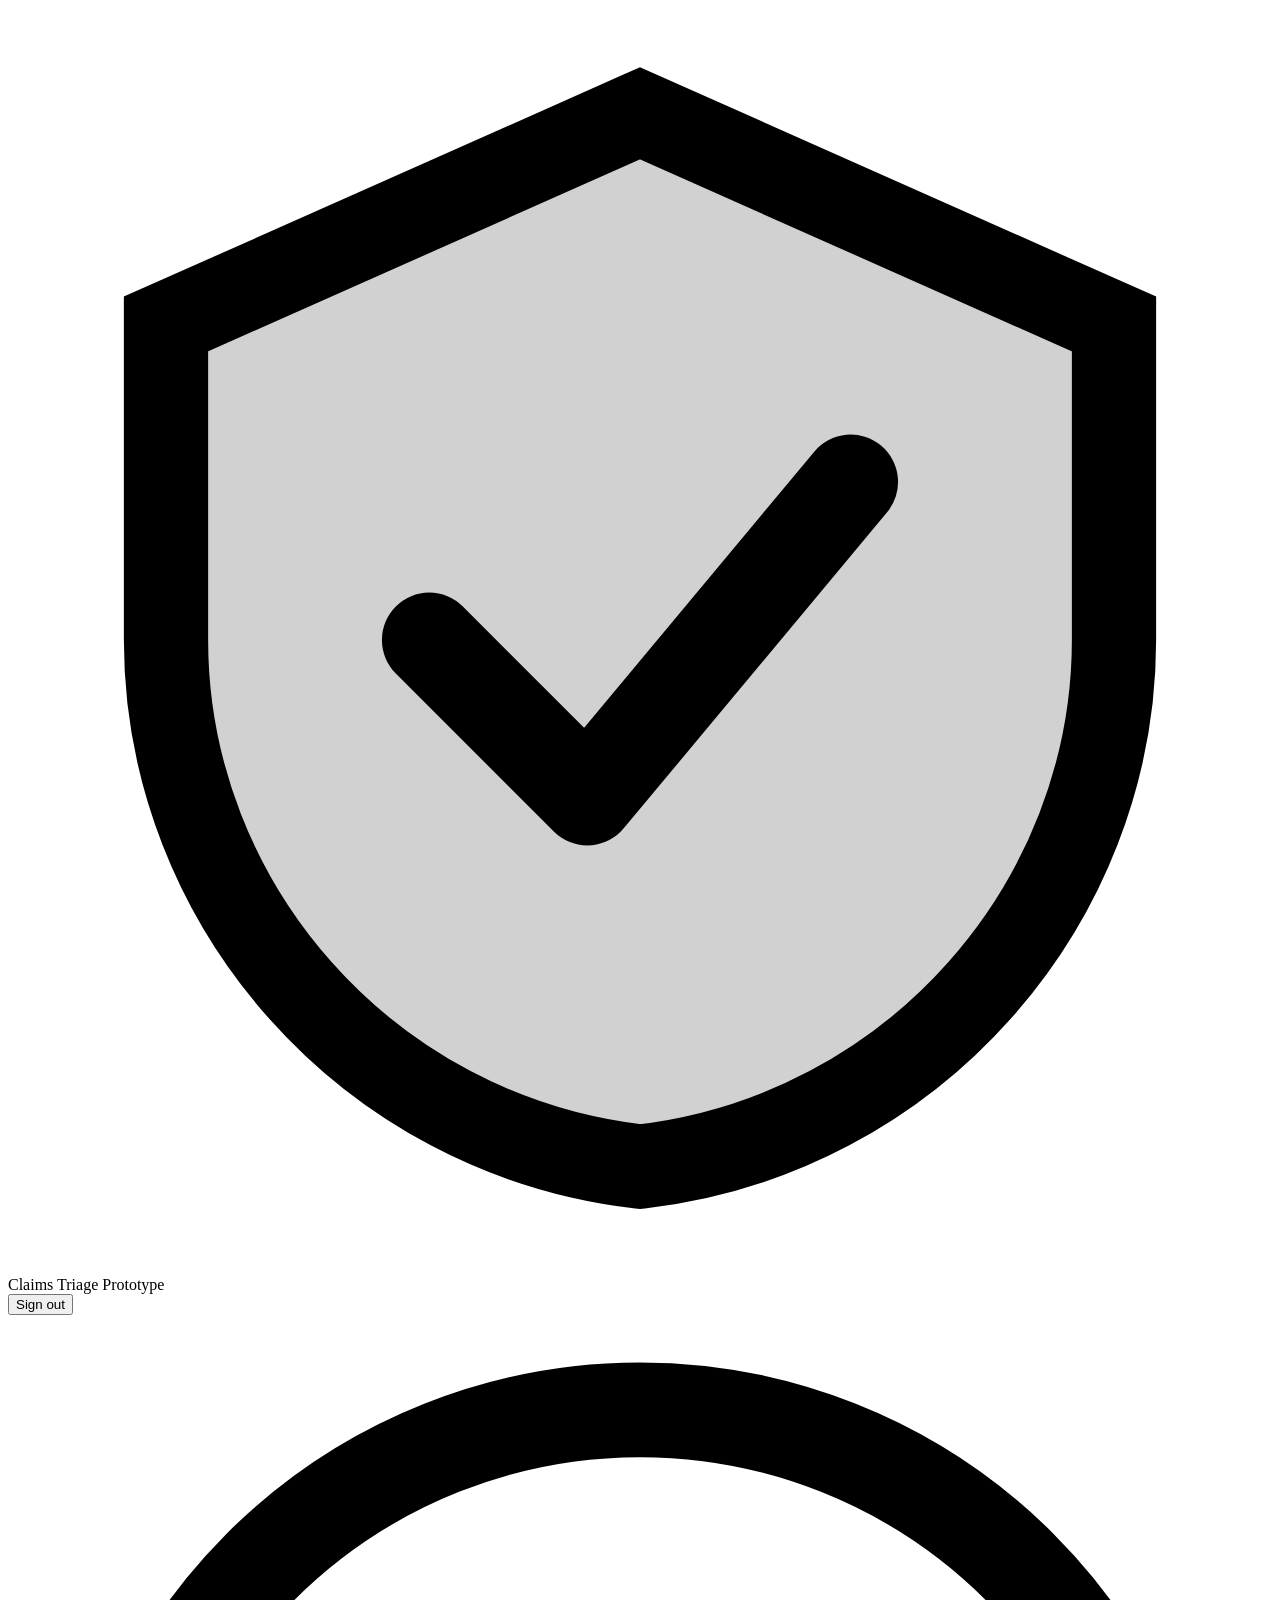
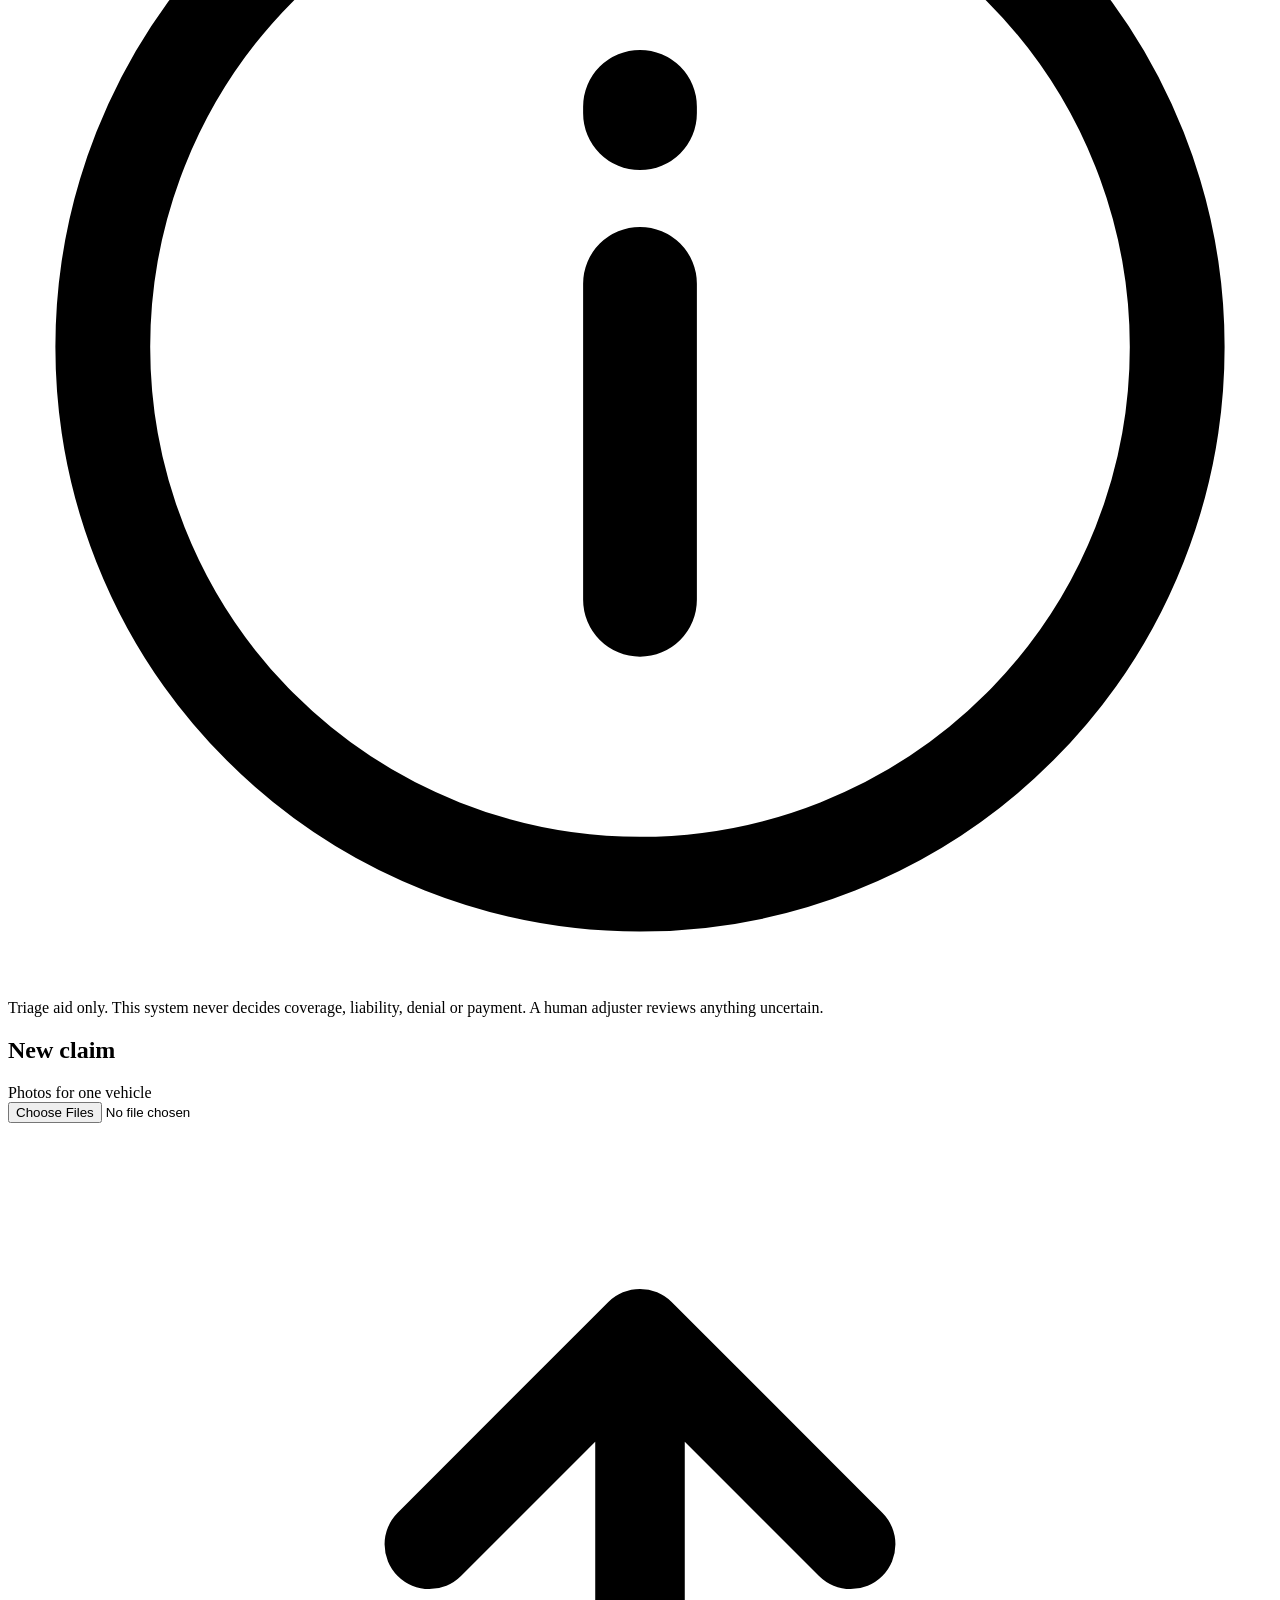
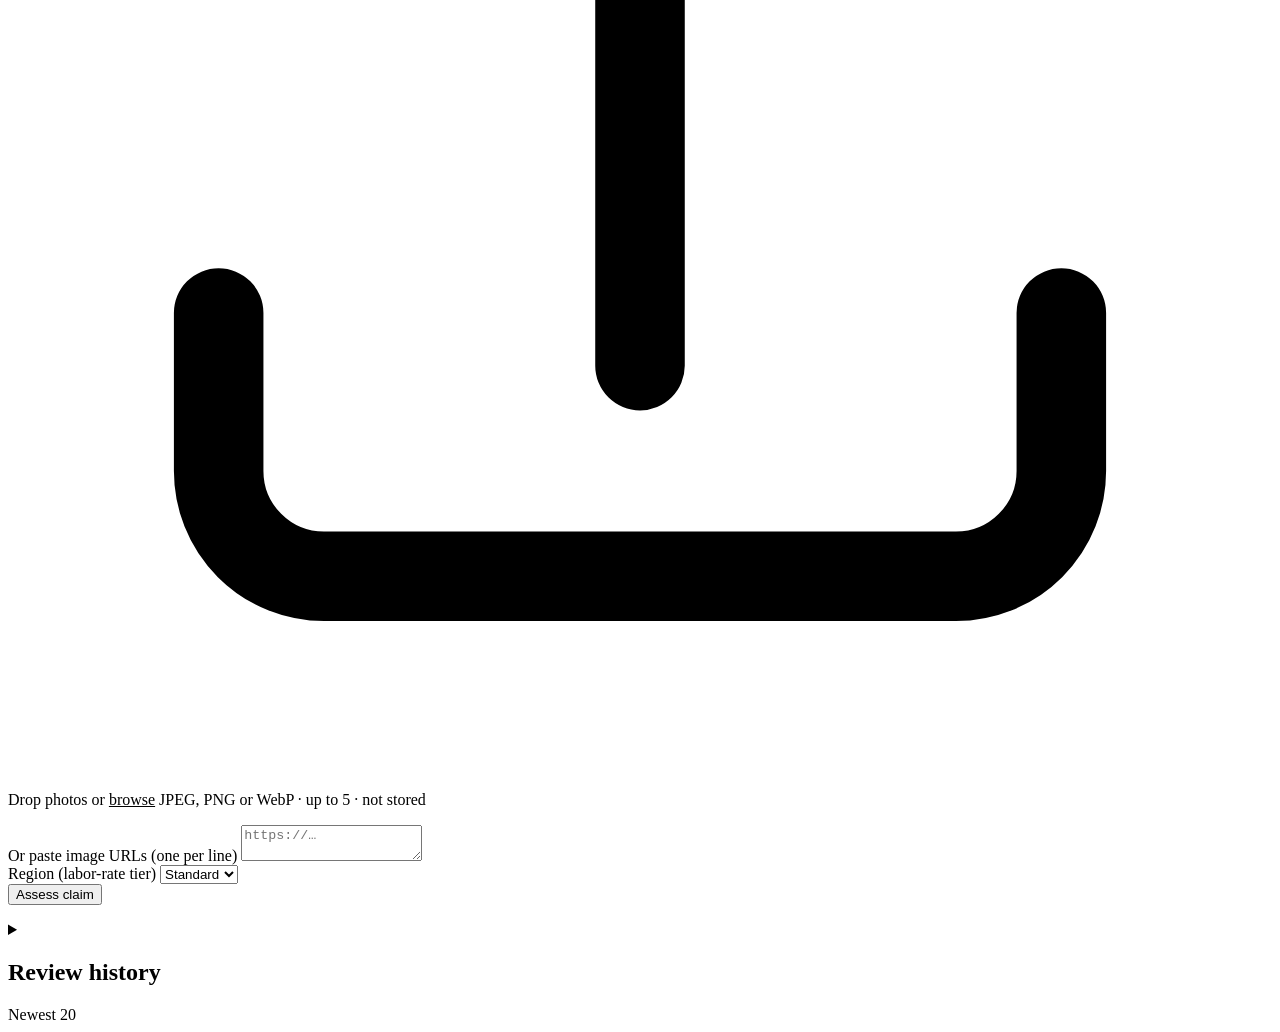
==== commit 6c34aa82: "Review cycle ends with a "Claim reviewed" card; one expandable Review history What: - After accept/r" ====
--- a/app/static/index.html
+++ b/app/static/index.html
@@ -62,6 +62,26 @@
   </aside>
 
   <div class="workspace">
+    <p id="announce" class="sr-only" aria-live="polite"></p>
+
+    <section id="reviewed-card" class="card reviewed-card" hidden aria-labelledby="reviewed-h">
+      <div class="reviewed-head">
+        <svg class="reviewed-icon" viewBox="0 0 24 24" aria-hidden="true"><circle cx="12" cy="12" r="11" fill="currentColor" opacity=".14"/><circle cx="12" cy="12" r="10" fill="none" stroke="currentColor" stroke-width="1.6"/><path d="m7.5 12.3 3 3 6-6.3" fill="none" stroke="currentColor" stroke-width="2" stroke-linecap="round" stroke-linejoin="round"/></svg>
+        <div>
+          <h2 id="reviewed-h">Claim reviewed</h2>
+          <p id="reviewed-sub" class="muted"></p>
+        </div>
+      </div>
+      <dl class="reviewed-kv">
+        <dt>Final route</dt><dd id="reviewed-route"></dd>
+        <dt>Notes</dt><dd id="reviewed-notes"></dd>
+      </dl>
+      <div class="reviewed-actions">
+        <button type="button" id="next-claim-btn" class="btn primary">Start next claim</button>
+        <button type="button" id="view-reviewed-btn" class="btn secondary" aria-expanded="false" aria-controls="result">View reviewed claim</button>
+      </div>
+    </section>
+
     <section id="loading" class="card skeleton" hidden aria-hidden="true">
       <div class="sk sk-title"></div><div class="sk sk-line"></div><div class="sk sk-line short"></div>
       <div class="sk-grid"><div class="sk sk-block"></div><div class="sk sk-block"></div></div>
@@ -72,9 +92,9 @@
         <h2 id="result-h">Assessment</h2>
         <div class="result-head-right">
           <div id="summary-bar" class="metrics"></div>
-          <button type="button" id="next-claim-link" class="btn ghost small">Start next claim</button>
-        </div>
-      </div>
+        </div>
+      </div>
+      <p id="readonly-banner" class="readonly-banner" hidden>Read-only: this claim has already been reviewed</p>
 
       <div id="decision-row" class="decision-row">
         <div id="routing" class="card decision"></div>
@@ -171,12 +191,6 @@
           </div>
         </div>
 
-        <div id="review-done" class="review-done" hidden>
-          <div class="done-banner" id="done-banner" tabindex="-1"></div>
-          <div id="done-notes"></div>
-          <button type="button" id="next-claim-btn" class="btn primary">Start next claim</button>
-        </div>
-
         <p id="review-status" class="review-status" role="status" aria-live="polite"></p>
       </section>
 
@@ -186,17 +200,14 @@
       </details>
     </section>
 
-    <section class="card" aria-labelledby="log-h">
-      <div class="card-head">
-        <h2 id="log-h">Corrections log</h2>
+    <details class="card history" id="history">
+      <summary class="card-head"><h2 id="history-h">Review history</h2><span class="muted small">Newest 20</span></summary>
+      <div class="history-top">
+        <p class="hint">Every review: decision, final route, notes and each field correction. This history is eval data.</p>
         <button type="button" id="refresh-log" class="btn ghost small">Refresh</button>
       </div>
-      <p class="hint pad">Every review (decision, final route, notes) and every field correction (original value, corrected value, timestamp, request id). This log is eval data.</p>
-      <h3 class="log-sub">Reviews</h3>
-      <div class="table-wrap"><table id="reviews-table" class="data"></table></div>
-      <h3 class="log-sub">Corrections</h3>
-      <div class="table-wrap"><table id="log-table" class="data"></table></div>
-    </section>
+      <div class="table-wrap"><table id="history-table" class="data history-table" aria-labelledby="history-h"></table></div>
+    </details>
   </div>
 </main>
 <script src="/static/app.js"></script>
